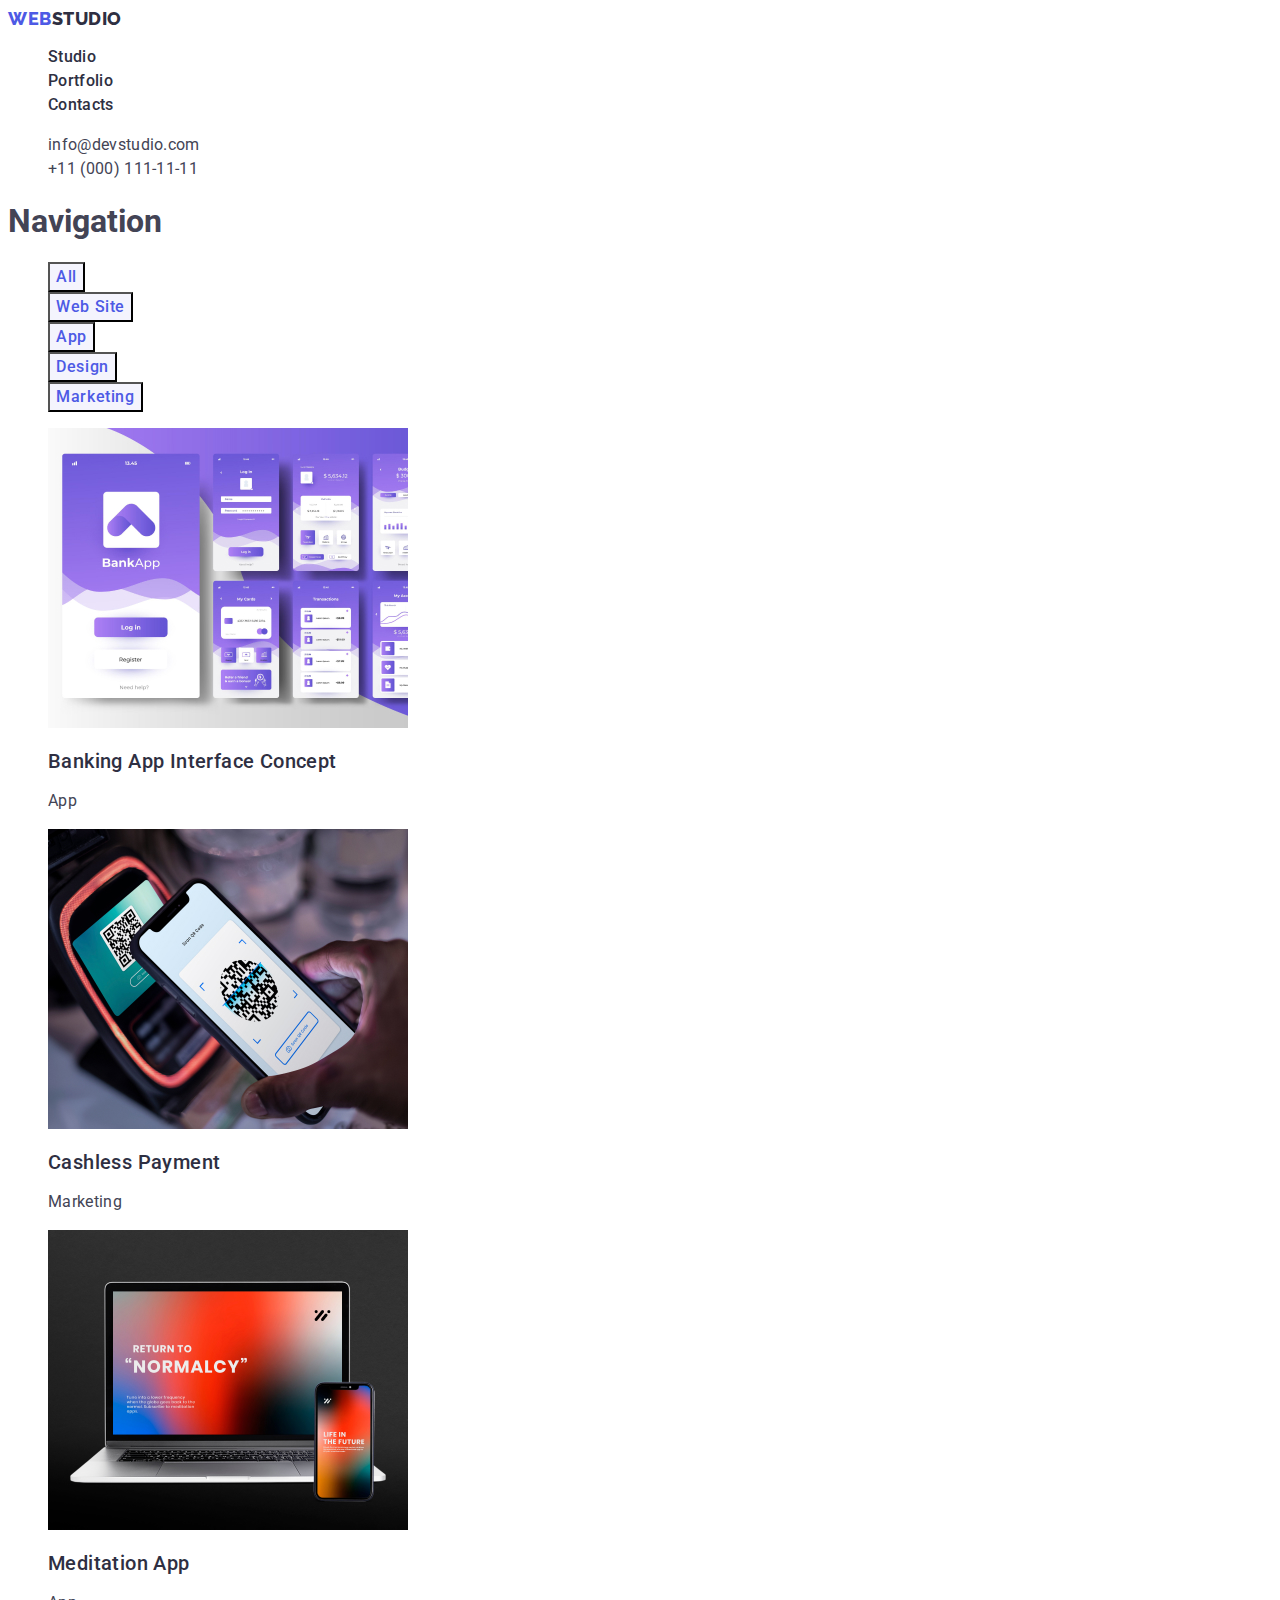
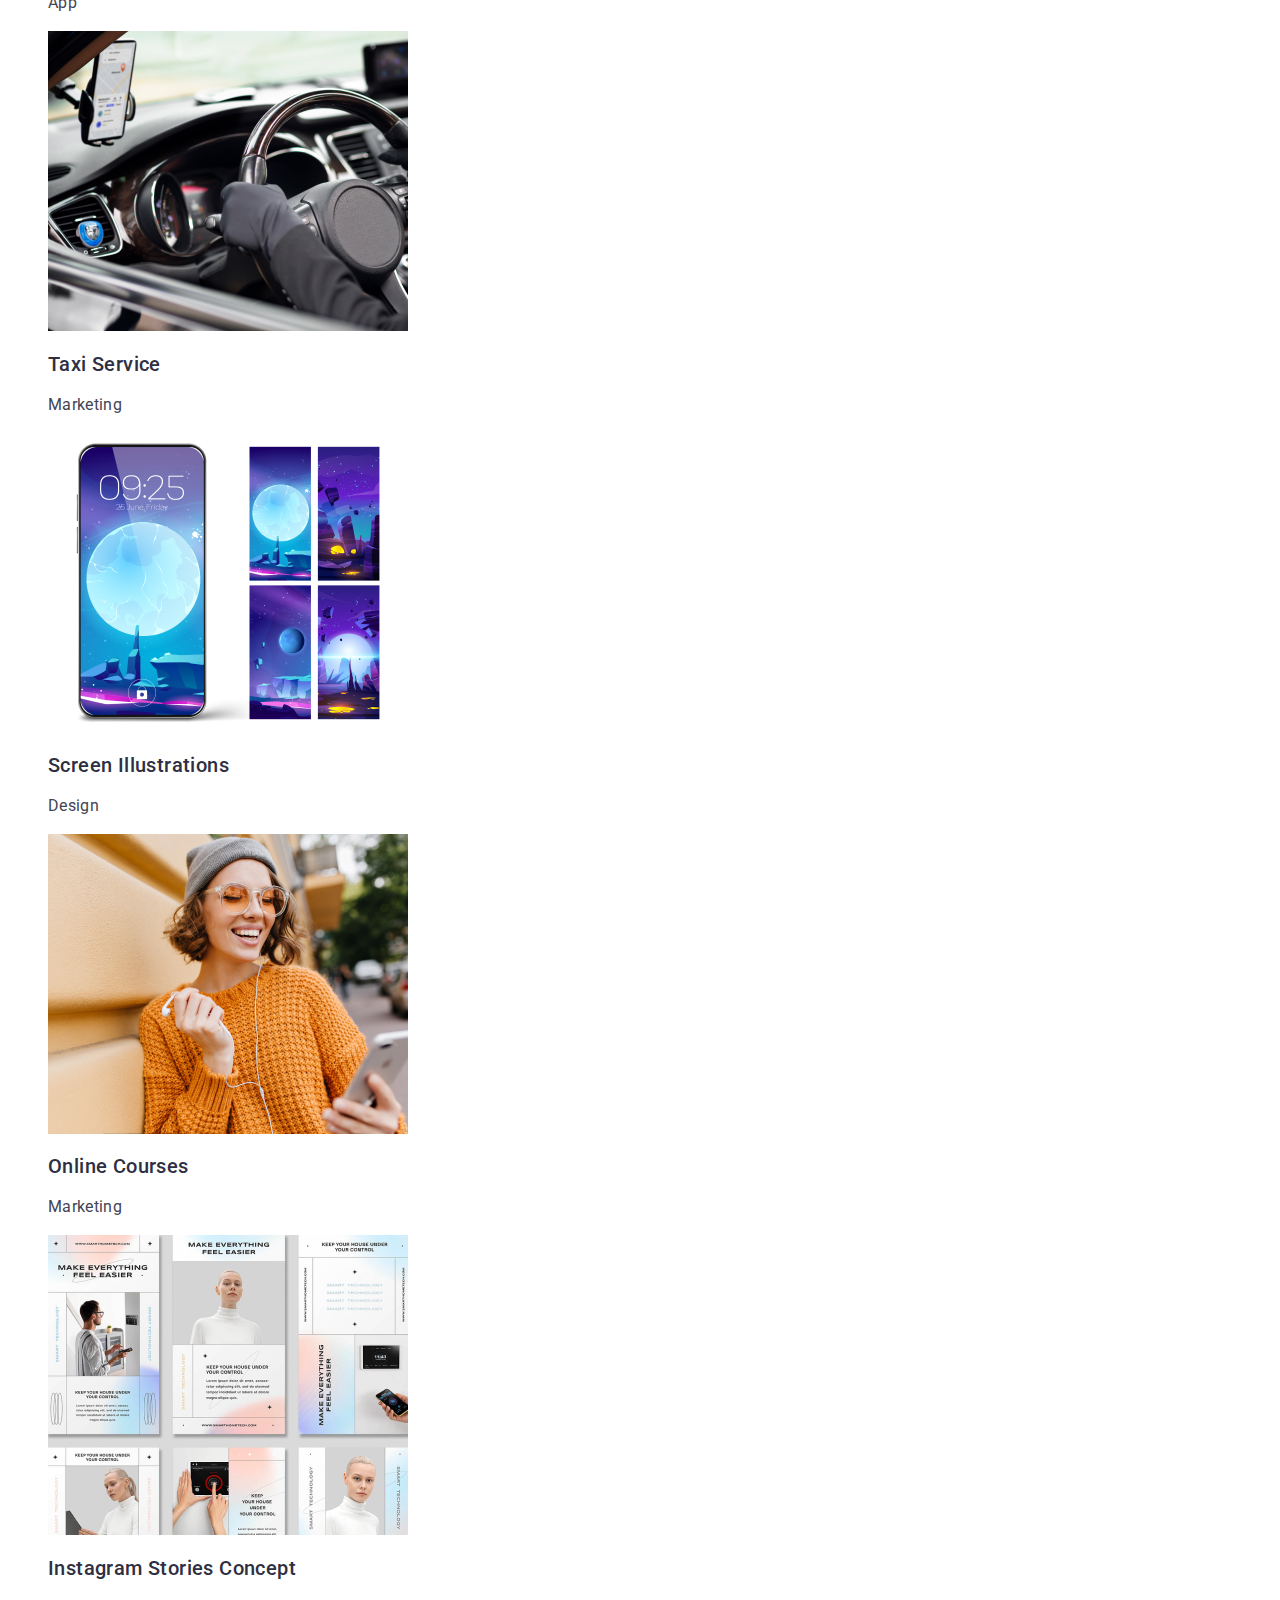
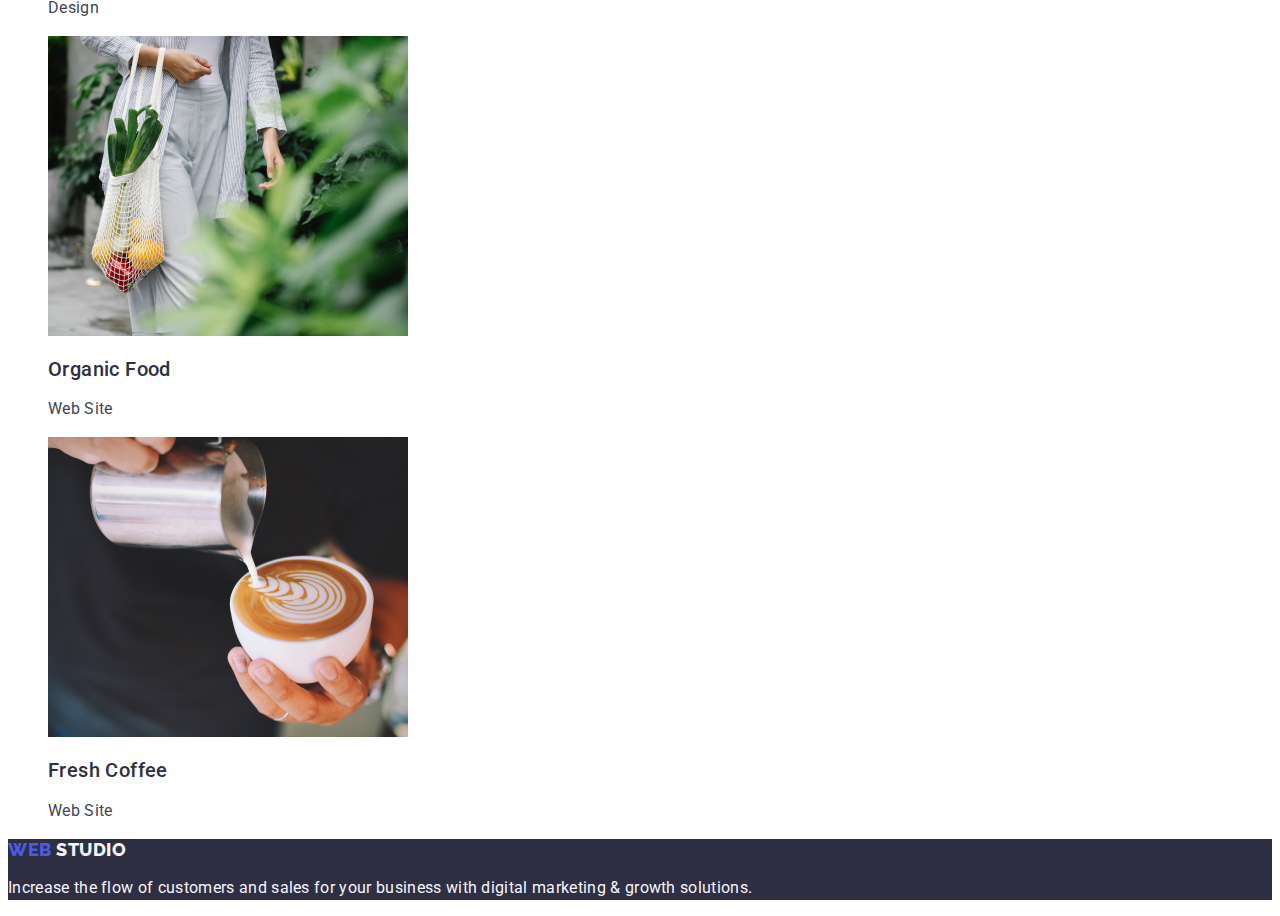
==== portfolio.html @ 0c401a74 "Initial commit" ====
<!DOCTYPE html>
<html lang="en">
<head>
    <meta charset="UTF-8">
    <meta name="viewport" content="width=device-width, initial-scale=1.0">
    <title>Web Studio</title>
    <link rel="stylesheet" href="node_modules/modern-normalize/modern-normalize.css">
    <link rel="preconnect" href="https://fonts.googleapis.com">
    <link rel="preconnect" href="https://fonts.gstatic.com" crossorigin>
    <link href="https://fonts.googleapis.com/css2?family=Raleway:wght@800&family=Roboto:wght@400;500;700;900&display=swap" rel="stylesheet">
    <link rel="stylesheet" href="./css/styles.css">
</head>
<body>
   <header class="header">
         <nav class="header-nav list">
                <a class="header-logo link" href="./index.html"
                >Web<span class="header-span">Studio</span></a>
             
                  <ul class="header-menu-list list">
                    <li class="header-list">
                        <a class="header-list-link link" href="./index.html">Studio</a>
                    </li>
                      <li>
                        <a class="header-list-link link" href="./portfolio.html">Portfolio</a>
                    </li>
                      <li>
                        <a class="header-list-link link" href="">Contacts</a>
                    </li>
                  </ul>
            </nav>
        <address class="header-address">
            <ul class="header-address-menu list">
                <li class="header-address-list" >
                    <a class="contact link" href="mailto:info@devstudio.com">info@devstudio.com</a>
                </li>
                <li class="header-address-list">
                    <a class="contact link" href="tel:+110001111111">+11 (000) 111-11-11</a>
                </li>
            </ul>
        </address>
    </header>

    <!--MAIN-->
    <main>
        <section>
            <h1 class="visually-hidden">Navigation</h1>
            <ul class="navigation- social list">
                <li>
                    <button class="navigation-button" type="button">All</button>
                </li>
                <li>
                    <button class="navigation-button" type="button">Web Site</button>
                </li>
                <li>
                    <button class="navigation-button" type="button">App</button>
                </li>
                <li>
                    <button class="navigation-button" type="button">Design</button>
                </li>
                <li>
                    <button class="navigation-button" type="button">Marketing</button>
                </li>
            </ul>
        

            <ul class="navigation-socials-portfolio list">
                <li class="navigation-list">
                    <a class="link">
                        <img src="./images/portfolioimg1.jpg" alt="Banking App Interface Concept" width="360" />
                        
                            <h2 class="navigation-title">Banking App Interface Concept</h2>
                            <p class="potfolio-text">App</p>
                        
                    </a>
                </li>
                <li class="navigation-list">
                    <a class="link">
                        <img src="./images/portfolioimg2.jpg" alt="Cashless Payment" width="360" />
                        
                            <h2 class="navigation-title">Cashless Payment</h2>
                            <p class="potfolio-text">Marketing</p>
                       
                    </a>
                </li>
                <li class="navigation-list">
                    <a class="link">
                        <img src="./images/portfolioimg3.jpg" alt="Meditation App" width="360" />
                    
                            <h2 class="navigation-title">Meditation App</h2>
                            <p class="potfolio-text">App</p>
                       
                    </a>
                </li>
                <li class="navigation-list">
                    <a class="link">
                        <img src="./images/portfolioimg4.jpg" alt="Taxi Service" width="360" />
                       
                            <h2 class="navigation-title">Taxi Service</h2>
                            <p class="potfolio-text">Marketing</p>
                        
                    </a>
                </li>
                <li class="navigation-list">
                    <a class="link">
                        <img src="./images/portfolioimg5.jpg" alt="Screen Illustrations" width="360" />
                        
                            <h2 class="navigation-title">Screen Illustrations</h2>
                            <p class="potfolio-text">Design</p>
                      
                    </a>
                </li>
                <li class="navigation-list">
                    <a class="link">
                        <img src="./images/portfolioimg6.jpg" alt="Online Courses" width="360" />
                        
                            <h2 class="navigation-title">Online Courses</h2>
                            <p class="potfolio-text">Marketing</p>
                        
                    </a>
                </li>
                <li class="navigation-list">
                    <a class="link">
                        <img src="./images/portfolioimg7.jpg" alt="Instagram Stories Concept" width="360" />
                       
                            <h2 class="navigation-title">Instagram Stories Concept</h2>
                            <p class="potfolio-text">Design</p>
                        
                    </a>
                </li>
                <li class="navigation-list">
                    <a class="link">
                        <img src="./images/portfolioimg8.jpg" alt="Organic Food" width="360" />
                       
                            <h2 class="navigation-title">Organic Food</h2>
                            <p class="potfolio-text">Web Site</p>
                     
                    </a>
                </li>
                <li class="navigation-list">
                    <a class="link">
                        <img src="./images/portfolioimg9.jpg" alt="Fresh Coffee" width="360" />
                       
                            <h2 class="navigation-title">Fresh Coffee</h2>
                            <p class="potfolio-text">Web Site</p>
                       
                    </a>
                </li>
            </ul>
       </section>
    </main>
    
        <!-- Footer-->
<footer class="footer">

        
           <a class="footer-logo link" href="./index.html">Web
            <span class="footer-span">Studio</span></a>
        
        
           <p class="footer-text">Increase the flow of customers and sales for your business with digital marketing & growth solutions.</p>
       
        
</footer>
        
    
    
</body>
</html>
---- css/styles.css ----
body{
    font-family:'Roboto', sans-serif;
    color: var(--SLATE) ;
   background-color: #FFFFFF;
}

:root{
--background-color: #FFF;
--IRIS: #4D5AE5;
--NAVY-BLUE: #2E2F42;
--CLOUD: #F4F4FD;
--SLATE: #434455;

}

a:hover,
a:focus{
    color: #4D5AE5;
}

.li a:hover{
    color: #404BBF;
}

.list{
    list-style: none;
}

.container{

}
.link {
    text-decoration: none
}
.header-list-link:hover {
    color: #404bbf;
}

.header-list-link:focus {
    color: #404bbf;
}


/* HEADER*/

.header {

}

.header-nav {
   
}

.header-logo {
    font-family: "Raleway", sans-serif;
        font-weight: 800;
        font-size: 18px;
        line-height: 1.17;
        letter-spacing: 0.03em;
        text-transform: uppercase;
        color: #4D5AE5;
}
.header-span{
    color: var(--NAVY-BLUE);
       
}

.header-menu-list {
    color: var(--NAVY-BLUE);
   
    font-weight: 500;
     font-size: 16px;
    line-height: 1.5;
    letter-spacing: 0.02em;

}

.header-list {}

.header-list-link {
    color: var(--NAVY-BLUE);
    font-size: 16px; 
    font-weight: 500;
    line-height: 1.5;
    letter-spacing: 0.02em;
    text-decoration: none;
}
.header-list-link:hover
.header-list-link:focus {
    color: #404bbf;
}

.header-address {
    color: var(--SLATE);
    font-size: 16px;
    font-weight: 400;
    line-height: 1.5;
    letter-spacing: 0.02em;
    font-style: normal
}

.header-address-menu {}

.list { list-style: none;}



.contact{
    font-weight: 400px;
    font-size: 16px;
    line-height: 1.5;
    letter-spacing: 0.02em;
    text-decoration: none;
    color: var(--SLATE);
}
.contact:hover,
.contact:focus {
    color: #404bbf;
    cursor: pointer;
}

/*--HERO SECTION--*/
.hero {
    background-color: var(--NAVY-BLUE)
}

.hero-title {

    font-size: 56px;
    line-height: 1.07;
    text-align: center;
    letter-spacing: 0.02em;
    color: #ffffff;
}

.hero-button {
    background-color: var(--IRIS);
    font-family: 'Roboto', sans-serif;
    font-weight: 500;
    font-size: 16px;
     line-height: 1.5;
    letter-spacing: 0.04em;
    color: #ffffff;
    cursor: pointer;
}

.hero-button:hover,
.hero-button:focus{
background-color: #404BBF;

}

/*< !-- Section 2-->*/

.benefits {
    list-style: none;
    }

.visually-hidden {}

.benefits-socials {}

.benefits-list {}

.benefits-title {
    font-weight: 500;
    font-size: 20px;
    line-height: 1.2;
    letter-spacing: 0.02em;
    color: var(--NAVY-BLUE);

}

.benefits-text {
    font-size: 16px;
    line-height: 1.5;
    letter-spacing: 0.02em;
    color: var(--SLATE)
}

/*< !-- Section 3-->*/

.intent {}

.intent-title {
    font-size: 36px;
    line-height: 1.11;
    text-align: center;
    letter-spacing: 0.02em;
    text-transform: capitalize;
    color: var(--NAVY-BLUE);


}

.intent-socials {}

.intent-list {}

/*< !-- Section 4-->*/

.team {
    background-color: #F4F4FD;
}

.team-title {
    font-size: 36px;
    line-height: 1.11;
    text-align: center;
    letter-spacing: 0.02em;
    text-transform: capitalize;
    color: var(--NAVY-BLUE)
}

.team-social {}

.list {}

.team-list {
    background-color: #FFFFFF;

}

.team-title-card {
    font-weight: 500;
    font-size: 20px;
    line-height: 1.2;
    letter-spacing: 0.02em;
    color: var(--NAVY-BLUE);
}

.team-text {
    font-size: 16px;
    line-height: 1.5;
    letter-spacing: 0.02em;
    color: var(--SLATE)
}

/*< !-- Footer-->*/

.footer {
    background-color: var(--NAVY-BLUE) ;

}

.footer-logo {
    font-family: "Raleway", sans-serif;
    font-weight: 800;
    font-size: 18px;
    line-height: 1.17;
    letter-spacing: 0.03em;
    text-transform: uppercase;
    color: var(--IRIS);
    text-decoration: none;
}

.header-studio-logo {}

.footer-text {
    line-height: 1.5;
    color: var(--CLOUD) ;
    letter-spacing: 0.02em;
}

/* PORTFOLIO*/

.visually-hidden {}

.navigation- {}

.social {}

.list {}

.navigation-button {
    font-family: "Roboto",sans-serif;
    font-weight: 500;
    font-size: 16px;
    line-height: 1.5;
    letter-spacing: 0.04em;
    color: var(--IRIS);
    background-color: var(--CLOUD);
    cursor: pointer;
}

.navigation-button:hover,
.navigation-button:focus{
    background-color: #404BBF;
    color: var(--background-color);
    
}

.navigation-socials-portfolio {}

.navigation-list {}

.link {}

.navigation-title {
    font-weight: 500;
    font-size: 20px;
    line-height: 1.2;
letter-spacing: 0.02em;
color: var(--NAVY-BLUE);
}

.potfolio-text{
line-height: 1.5;
letter-spacing: 0.02em;
color: var(--SLATE);
}

.footer-span{
    color: var(--CLOUD);
}
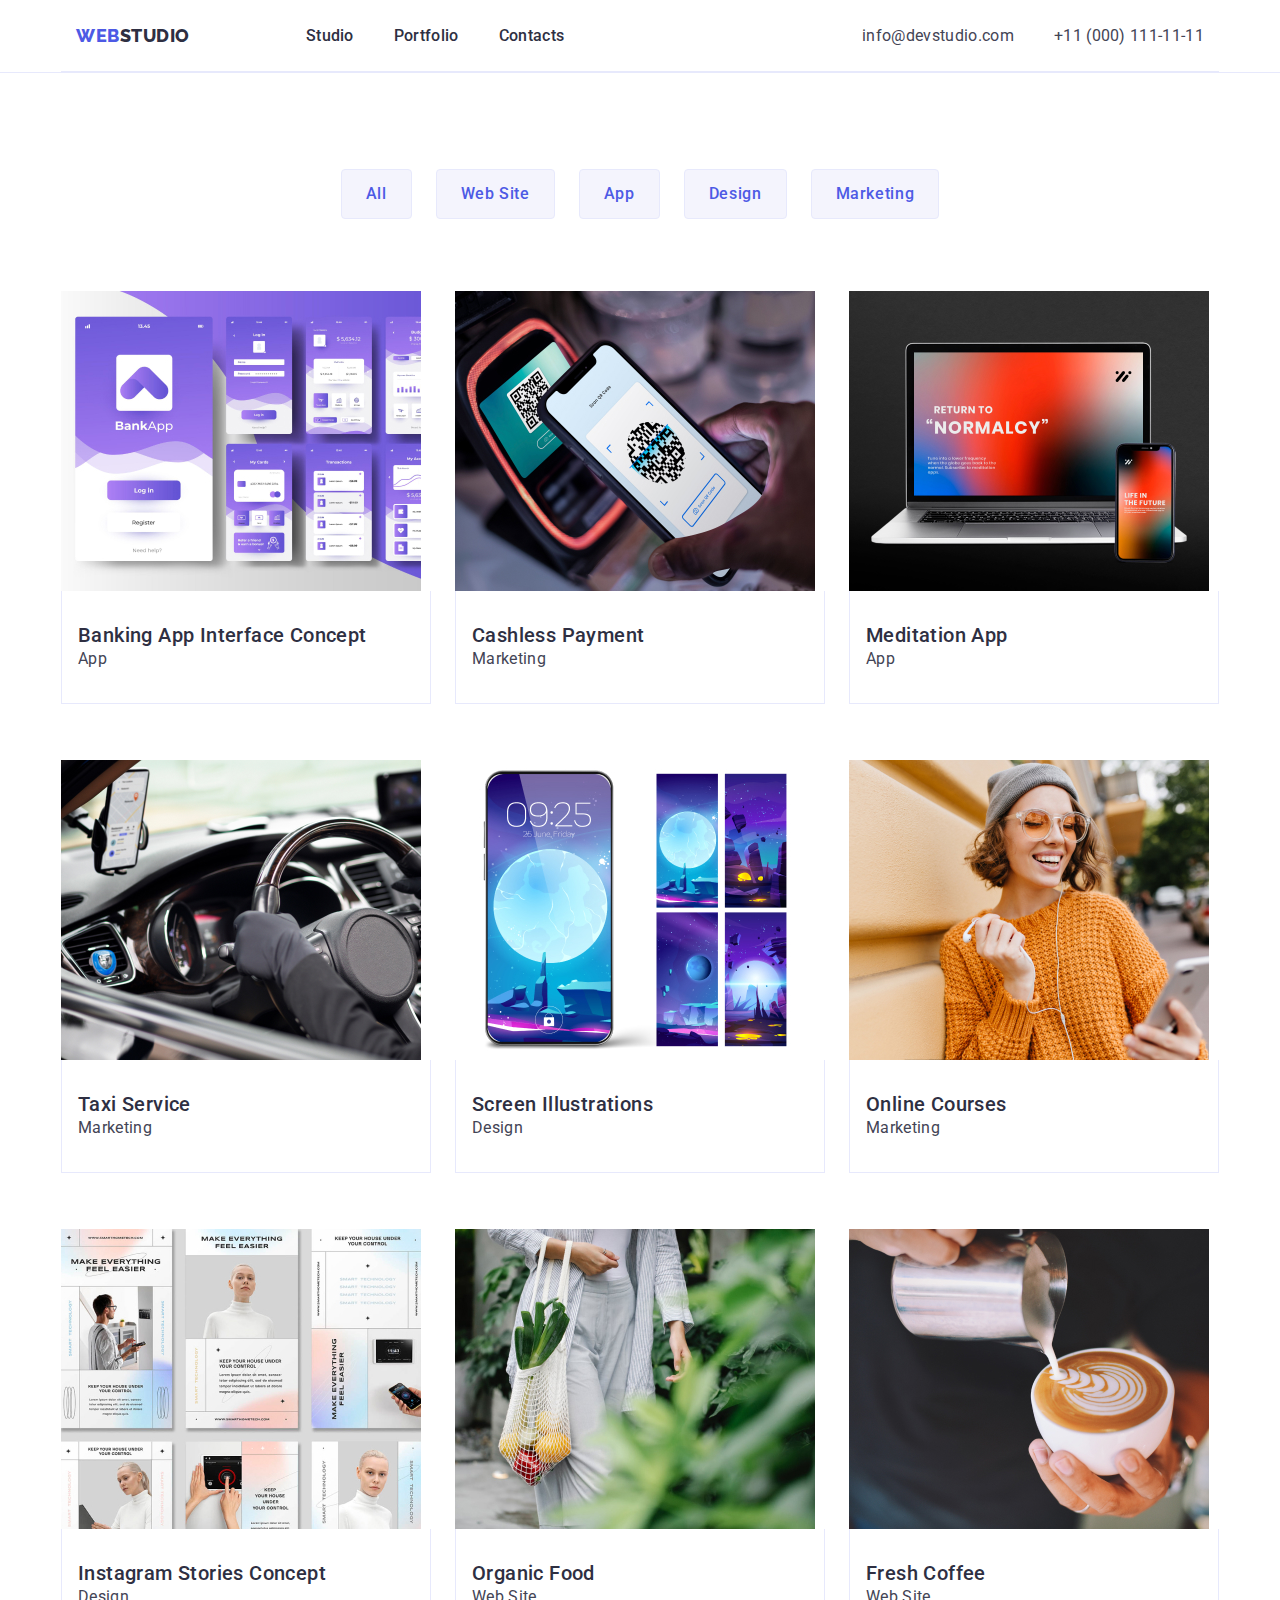
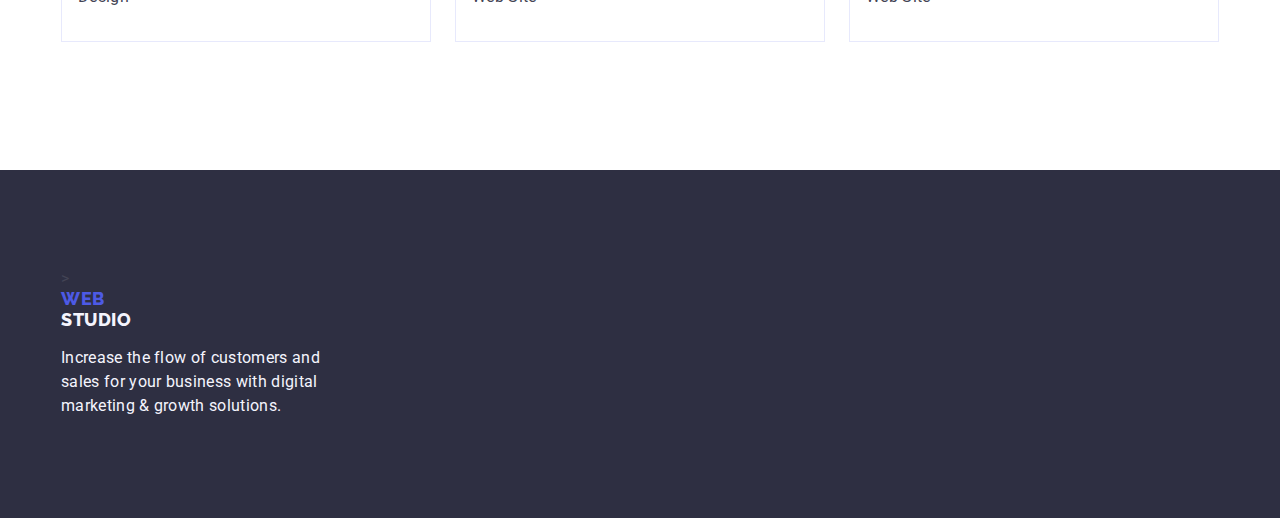
==== commit 9c38b1d2: "portfolio" ====
--- a/portfolio.html
+++ b/portfolio.html
@@ -4,29 +4,40 @@
     <meta charset="UTF-8">
     <meta name="viewport" content="width=device-width, initial-scale=1.0">
     <title>Web Studio</title>
-    <link rel="stylesheet" href="node_modules/modern-normalize/modern-normalize.css">
+       <!-- Fonts -->
     <link rel="preconnect" href="https://fonts.googleapis.com">
     <link rel="preconnect" href="https://fonts.gstatic.com" crossorigin>
     <link href="https://fonts.googleapis.com/css2?family=Raleway:wght@800&family=Roboto:wght@400;500;700;900&display=swap" rel="stylesheet">
+    
+    <!-- Normalize -->
+    <link
+      rel="stylesheet"
+      href="https://cdn.jsdelivr.net/npm/modern-normalize@2.0.0/modern-normalize.min.css"
+    />
+    <!-- Custom styles -->
     <link rel="stylesheet" href="./css/styles.css">
+    
 </head>
 <body>
-   <header class="header">
+    <!--HEADER-->
+<header class="header">
+      <div class="header-container container">
          <nav class="header-nav list">
                 <a class="header-logo link" href="./index.html"
                 >Web<span class="header-span">Studio</span></a>
-             
+           
                   <ul class="header-menu-list list">
                     <li class="header-list">
                         <a class="header-list-link link" href="./index.html">Studio</a>
                     </li>
-                      <li>
+                      <li class="header-list">
                         <a class="header-list-link link" href="./portfolio.html">Portfolio</a>
                     </li>
-                      <li>
+                    <li class="header-list">
                         <a class="header-list-link link" href="">Contacts</a>
                     </li>
                   </ul>
+                
             </nav>
         <address class="header-address">
             <ul class="header-address-menu list">
@@ -38,27 +49,29 @@
                 </li>
             </ul>
         </address>
+        </div>
     </header>
-
+<main>
     <!--MAIN-->
     <main>
-        <section>
+        <section class="portfolio-section">
+            <div class="container">
             <h1 class="visually-hidden">Navigation</h1>
-            <ul class="navigation- social list">
+            <ul class="portfolio-button-list list">
                 <li>
-                    <button class="navigation-button" type="button">All</button>
+                    <button class="navigation-button link" type="button">All</button>
                 </li>
                 <li>
-                    <button class="navigation-button" type="button">Web Site</button>
+                    <button class="navigation-button link" type="button">Web Site</button>
                 </li>
                 <li>
-                    <button class="navigation-button" type="button">App</button>
+                    <button class="navigation-button link" type="button">App</button>
                 </li>
                 <li>
-                    <button class="navigation-button" type="button">Design</button>
+                    <button class="navigation-button link" type="button">Design</button>
                 </li>
                 <li>
-                    <button class="navigation-button" type="button">Marketing</button>
+                    <button class="navigation-button link" type="button">Marketing</button>
                 </li>
             </ul>
         
@@ -67,100 +80,100 @@
                 <li class="navigation-list">
                     <a class="link">
                         <img src="./images/portfolioimg1.jpg" alt="Banking App Interface Concept" width="360" />
-                        
+                        <div class="portfolio-list-item">
                             <h2 class="navigation-title">Banking App Interface Concept</h2>
                             <p class="potfolio-text">App</p>
-                        
+                        </div>
                     </a>
                 </li>
                 <li class="navigation-list">
                     <a class="link">
                         <img src="./images/portfolioimg2.jpg" alt="Cashless Payment" width="360" />
-                        
+                    <div class="portfolio-list-item">    
                             <h2 class="navigation-title">Cashless Payment</h2>
                             <p class="potfolio-text">Marketing</p>
-                       
+                    </div>   
                     </a>
                 </li>
                 <li class="navigation-list">
                     <a class="link">
                         <img src="./images/portfolioimg3.jpg" alt="Meditation App" width="360" />
-                    
+                    <div class="portfolio-list-item">
                             <h2 class="navigation-title">Meditation App</h2>
                             <p class="potfolio-text">App</p>
-                       
+                    </div>   
                     </a>
                 </li>
                 <li class="navigation-list">
                     <a class="link">
                         <img src="./images/portfolioimg4.jpg" alt="Taxi Service" width="360" />
-                       
+                    <div class="portfolio-list-item">   
                             <h2 class="navigation-title">Taxi Service</h2>
                             <p class="potfolio-text">Marketing</p>
-                        
+                    </div>    
                     </a>
                 </li>
                 <li class="navigation-list">
                     <a class="link">
                         <img src="./images/portfolioimg5.jpg" alt="Screen Illustrations" width="360" />
-                        
+                    <div class="portfolio-list-item">    
                             <h2 class="navigation-title">Screen Illustrations</h2>
                             <p class="potfolio-text">Design</p>
-                      
+                    </div>  
                     </a>
                 </li>
                 <li class="navigation-list">
                     <a class="link">
                         <img src="./images/portfolioimg6.jpg" alt="Online Courses" width="360" />
-                        
+                    <div class="portfolio-list-item">  
                             <h2 class="navigation-title">Online Courses</h2>
                             <p class="potfolio-text">Marketing</p>
-                        
+                    </div>      
                     </a>
                 </li>
                 <li class="navigation-list">
                     <a class="link">
                         <img src="./images/portfolioimg7.jpg" alt="Instagram Stories Concept" width="360" />
-                       
+                    <div class="portfolio-list-item">  
                             <h2 class="navigation-title">Instagram Stories Concept</h2>
                             <p class="potfolio-text">Design</p>
-                        
+                    </div>    
                     </a>
                 </li>
                 <li class="navigation-list">
                     <a class="link">
                         <img src="./images/portfolioimg8.jpg" alt="Organic Food" width="360" />
-                       
+                    <div class="portfolio-list-item">   
                             <h2 class="navigation-title">Organic Food</h2>
                             <p class="potfolio-text">Web Site</p>
-                     
+                    </div> 
                     </a>
                 </li>
                 <li class="navigation-list">
                     <a class="link">
                         <img src="./images/portfolioimg9.jpg" alt="Fresh Coffee" width="360" />
-                       
+                    <div class="portfolio-list-item">  
                             <h2 class="navigation-title">Fresh Coffee</h2>
                             <p class="potfolio-text">Web Site</p>
-                       
+                    </div>    
                     </a>
                 </li>
             </ul>
+        </div>
        </section>
     </main>
     
         <!-- Footer-->
 <footer class="footer">
-
-        
+        <div class="footer-text-container container">>
            <a class="footer-logo link" href="./index.html">Web
             <span class="footer-span">Studio</span></a>
         
-        
            <p class="footer-text">Increase the flow of customers and sales for your business with digital marketing & growth solutions.</p>
-       
-        
+        </div>
+     
 </footer>
+
         
     
     
--- a/css/styles.css
+++ b/css/styles.css
@@ -3,6 +3,8 @@
     color: var(--SLATE) ;
    background-color: #FFFFFF;
 }
+
+
 
 :root{
 --background-color: #FFF;
@@ -27,10 +29,14 @@
 }
 
 .container{
-
+width: 1158px;
+
+    margin-left: auto;
+    margin-right: auto;
+  
 }
 .link {
-    text-decoration: none
+    text-decoration: none;
 }
 .header-list-link:hover {
     color: #404bbf;
@@ -39,16 +45,86 @@
 .header-list-link:focus {
     color: #404bbf;
 }
-
+/* HW3 */
+
+.section {
+    padding-top: 94px;
+    padding-bottom: 94px;
+}
+
+ul,
+ol {
+    list-style: none;
+    margin: 0;
+    padding: 0;
+}
+
+h1,
+h2,
+h3,
+h4,
+h5,
+h6,
+p {
+    margin: 0;
+}
+
+a {
+    text-decoration: none;
+    color: currentColor;
+}
+
+img {
+    display: block;
+    max-width: 100%;
+    height: auto;
+}
+/* Reset end */
+
+.visually-hidden {
+    position: absolute;
+    white-space: nowrap;
+    width: 1px;
+    height: 1px;
+    overflow: hidden;
+    border: 0;
+    padding: 0;
+    clip: rect(0 0 0 0);
+    clip-path: inset(50%);
+    margin: -1px;
+}
+
+*::before,
+*::after {
+    box-sizing: border-box;
+}
 
 /* HEADER*/
 
 .header {
-
+border-bottom: 1px solid #e7e9fc;
+
+}
+.header-container {
+border-bottom: 1px solid var(--CORNFLOWER, #E7E9FC);
+    height: 72px;
+    justify-content: center;
+    align-items: center;
+    flex-shrink: 0;
+    margin: 0 auto;
+    padding-left: 15px;
+    padding-right: 15px;
+    display: flex;
+    justify-content: space-between;
 }
 
 .header-nav {
-   
+display: flex;
+justify-content: space-between;
+align-items: center;
+gap: 40px;
+box-sizing: border-box;
+
 }
 
 .header-logo {
@@ -59,6 +135,9 @@
         letter-spacing: 0.03em;
         text-transform: uppercase;
         color: #4D5AE5;
+padding: 24px 0;
+margin-right: 76px;
+
 }
 .header-span{
     color: var(--NAVY-BLUE);
@@ -67,15 +146,19 @@
 
 .header-menu-list {
     color: var(--NAVY-BLUE);
-   
     font-weight: 500;
      font-size: 16px;
     line-height: 1.5;
     letter-spacing: 0.02em;
-
-}
-
-.header-list {}
+display: flex;
+gap: 40px;
+
+}
+
+.header-list {
+padding-top: 24px;
+padding-bottom: 24px;
+}
 
 .header-list-link {
     color: var(--NAVY-BLUE);
@@ -84,6 +167,9 @@
     line-height: 1.5;
     letter-spacing: 0.02em;
     text-decoration: none;
+    display: flex;
+padding-top: 24px;
+padding-bottom: 24px;
 }
 .header-list-link:hover
 .header-list-link:focus {
@@ -96,22 +182,38 @@
     font-weight: 400;
     line-height: 1.5;
     letter-spacing: 0.02em;
-    font-style: normal
-}
-
-.header-address-menu {}
-
-.list { list-style: none;}
+    font-style: normal;
+    display: flex;
+   
+}
+
+.header-address-menu {
+display: flex;
+gap: 40px;
+}
+
+.header-address-list{
+display: inline-flex;
+}
+
+.list {
+     list-style: none;
+     margin: 0;
+     padding: 0;
+}
 
 
 
 .contact{
-    font-weight: 400px;
+    font-weight: 400;
     font-size: 16px;
     line-height: 1.5;
     letter-spacing: 0.02em;
     text-decoration: none;
     color: var(--SLATE);
+    padding: 24px 0;
+    display: block;
+   
 }
 .contact:hover,
 .contact:focus {
@@ -121,16 +223,22 @@
 
 /*--HERO SECTION--*/
 .hero {
-    background-color: var(--NAVY-BLUE)
+    background-color: var(--NAVY-BLUE);
+    padding-top: 188px;
+    padding-bottom: 188px;
+    display: flex;
 }
 
 .hero-title {
-
     font-size: 56px;
     line-height: 1.07;
     text-align: center;
     letter-spacing: 0.02em;
     color: #ffffff;
+    font-weight: 700;
+    max-width: 496px;
+margin: 0 auto;
+padding-bottom: 48px;
 }
 
 .hero-button {
@@ -142,32 +250,63 @@
     letter-spacing: 0.04em;
     color: #ffffff;
     cursor: pointer;
+
+    display: block;
+    margin: 0 auto;
+    min-width: 169px;
+    height: 56px;
+    border: none;
+    border-radius: 4px;
 }
 
 .hero-button:hover,
 .hero-button:focus{
 background-color: #404BBF;
-
-}
+}
+
+.hero-main-container{
+display: block;
+padding-top: 188px;
+margin: 0 auto;
+
+}
+
 
 /*< !-- Section 2-->*/
 
 .benefits {
-    list-style: none;
+    padding: 120px 0;
+padding-bottom: 120px;
+    
     }
 
-.visually-hidden {}
-
-.benefits-socials {}
-
-.benefits-list {}
-
+
+.benefits-socials {
+  justify-content: center;
+    margin: 0 auto;
+    display: flex;
+    gap: 24px;
+
+}
+
+.benefits-list {
+
+width: calc((100% - 72px) / 4);
+}
+.benefits-container{
+   
+    padding-top: 120px;
+    padding-bottom: 120px;
+    font-weight: 264;
+ 
+}
 .benefits-title {
     font-weight: 500;
     font-size: 20px;
     line-height: 1.2;
     letter-spacing: 0.02em;
     color: var(--NAVY-BLUE);
+    margin-bottom: 8px;
 
 }
 
@@ -175,13 +314,21 @@
     font-size: 16px;
     line-height: 1.5;
     letter-spacing: 0.02em;
-    color: var(--SLATE)
+    width: 264px;
+    color: var(--SLATE);
 }
 
 /*< !-- Section 3-->*/
 
-.intent {}
-
+.intent {
+    padding-bottom: 120px;
+   
+}
+
+.intent-container{
+display: flex;
+    flex-direction: column;
+}
 .intent-title {
     font-size: 36px;
     line-height: 1.11;
@@ -189,61 +336,90 @@
     letter-spacing: 0.02em;
     text-transform: capitalize;
     color: var(--NAVY-BLUE);
-
-
-}
-
-.intent-socials {}
-
-.intent-list {}
+    margin-bottom: 72px;
+}
+
+.intent-socials {
+    display: flex;
+    gap: 24px;
+}
+
+.intent-list {
+    width: calc((100% - 48px) / 3);
+}
 
 /*< !-- Section 4-->*/
-
 .team {
-    background-color: #F4F4FD;
+    padding: 120px 0;
+background-color: #F4F4FD;
+padding: 120px 0;
+display: flex;
+gap: 24px;
+}
+
+.team-container {
+    background-color: var(--CLOUD);
 }
 
 .team-title {
     font-size: 36px;
     line-height: 1.11;
+    letter-spacing: 0.02em;
+    color: var(--NAVY-BLUE);
+    margin-bottom: 72px;
     text-align: center;
-    letter-spacing: 0.02em;
     text-transform: capitalize;
-    color: var(--NAVY-BLUE)
-}
-
-.team-social {}
-
-.list {}
+}
+.team-social{
+display: flex;
+gap: 24px;
+}
 
 .team-list {
-    background-color: #FFFFFF;
-
-}
-
-.team-title-card {
-    font-weight: 500;
-    font-size: 20px;
-    line-height: 1.2;
-    letter-spacing: 0.02em;
-    color: var(--NAVY-BLUE);
+    background-color: #FFF;
+  
+    gap: 24px;
+    list-style: none;
+    width: calc((100% - 72px) / 4);
+    border-radius: 0px 0px 4px 4px;
+}
+.team-card-container{
+
+}
+
+.team-name-container{
+    padding-top: 32px;
+    padding-bottom: 32px;
+}
+
+
+.team-title-name{
+text-align: center;
+margin-bottom: 8px;
+
 }
 
 .team-text {
     font-size: 16px;
     line-height: 1.5;
     letter-spacing: 0.02em;
-    color: var(--SLATE)
-}
-
+    color: var(--SLATE);
+    text-align: center;
+}
 /*< !-- Footer-->*/
 
 .footer {
-    background-color: var(--NAVY-BLUE) ;
-
-}
-
+background-color: var(--NAVY-BLUE) ;
+padding: 100px 0;
+}
+.footer-text-container{
+display: flex;
+flex-direction: column;
+}
 .footer-logo {
+    display: inline-block;
+    width: 115px;
+    margin-bottom: 16px;
     font-family: "Raleway", sans-serif;
     font-weight: 800;
     font-size: 18px;
@@ -254,19 +430,28 @@
     text-decoration: none;
 }
 
-.header-studio-logo {}
-
 .footer-text {
     line-height: 1.5;
     color: var(--CLOUD) ;
     letter-spacing: 0.02em;
-}
-
+    max-width: 264px;
+}
+.footer-span {
+    color: var(--CLOUD);
+}
 /* PORTFOLIO*/
 
-.visually-hidden {}
-
-.navigation- {}
+.portfolio-section{
+    padding-top: 96px;
+    padding-bottom: 120px;
+}
+
+.portfolio-button-list{
+    display: flex;
+    gap: 24px;
+    margin-bottom: 72px;
+    justify-content: center;
+}
 
 .social {}
 
@@ -281,18 +466,41 @@
     color: var(--IRIS);
     background-color: var(--CLOUD);
     cursor: pointer;
+    display: block;
+    margin: 0 auto;
+    padding: 12px 24px;
+    border: 1px solid #e7e9fc;
+    border-radius: 4px;
 }
 
 .navigation-button:hover,
 .navigation-button:focus{
     background-color: #404BBF;
     color: var(--background-color);
-    
-}
-
-.navigation-socials-portfolio {}
-
-.navigation-list {}
+    border: 1px solid transparent;
+    text-align: center;
+    text-shadow: 0px 4px 4px rgba(0, 0, 0, 0.25);
+}
+
+.navigation-socials-portfolio {
+    display: flex;
+    flex-wrap: wrap;
+    column-gap: 24px;
+    row-gap: 48px;
+
+}
+
+.navigation-list {
+    width: calc((100% - 48px) / 3);
+}
+
+.portfolio-list-item{
+padding: 32px 16px;
+border: 1px solid #e7e9fc;
+border-top: none;
+margin-bottom: 8px;
+
+}
 
 .link {}
 
@@ -307,9 +515,8 @@
 .potfolio-text{
 line-height: 1.5;
 letter-spacing: 0.02em;
+font-size: 16px;
+font-weight: 400;
 color: var(--SLATE);
 }
 
-.footer-span{
-    color: var(--CLOUD);
-}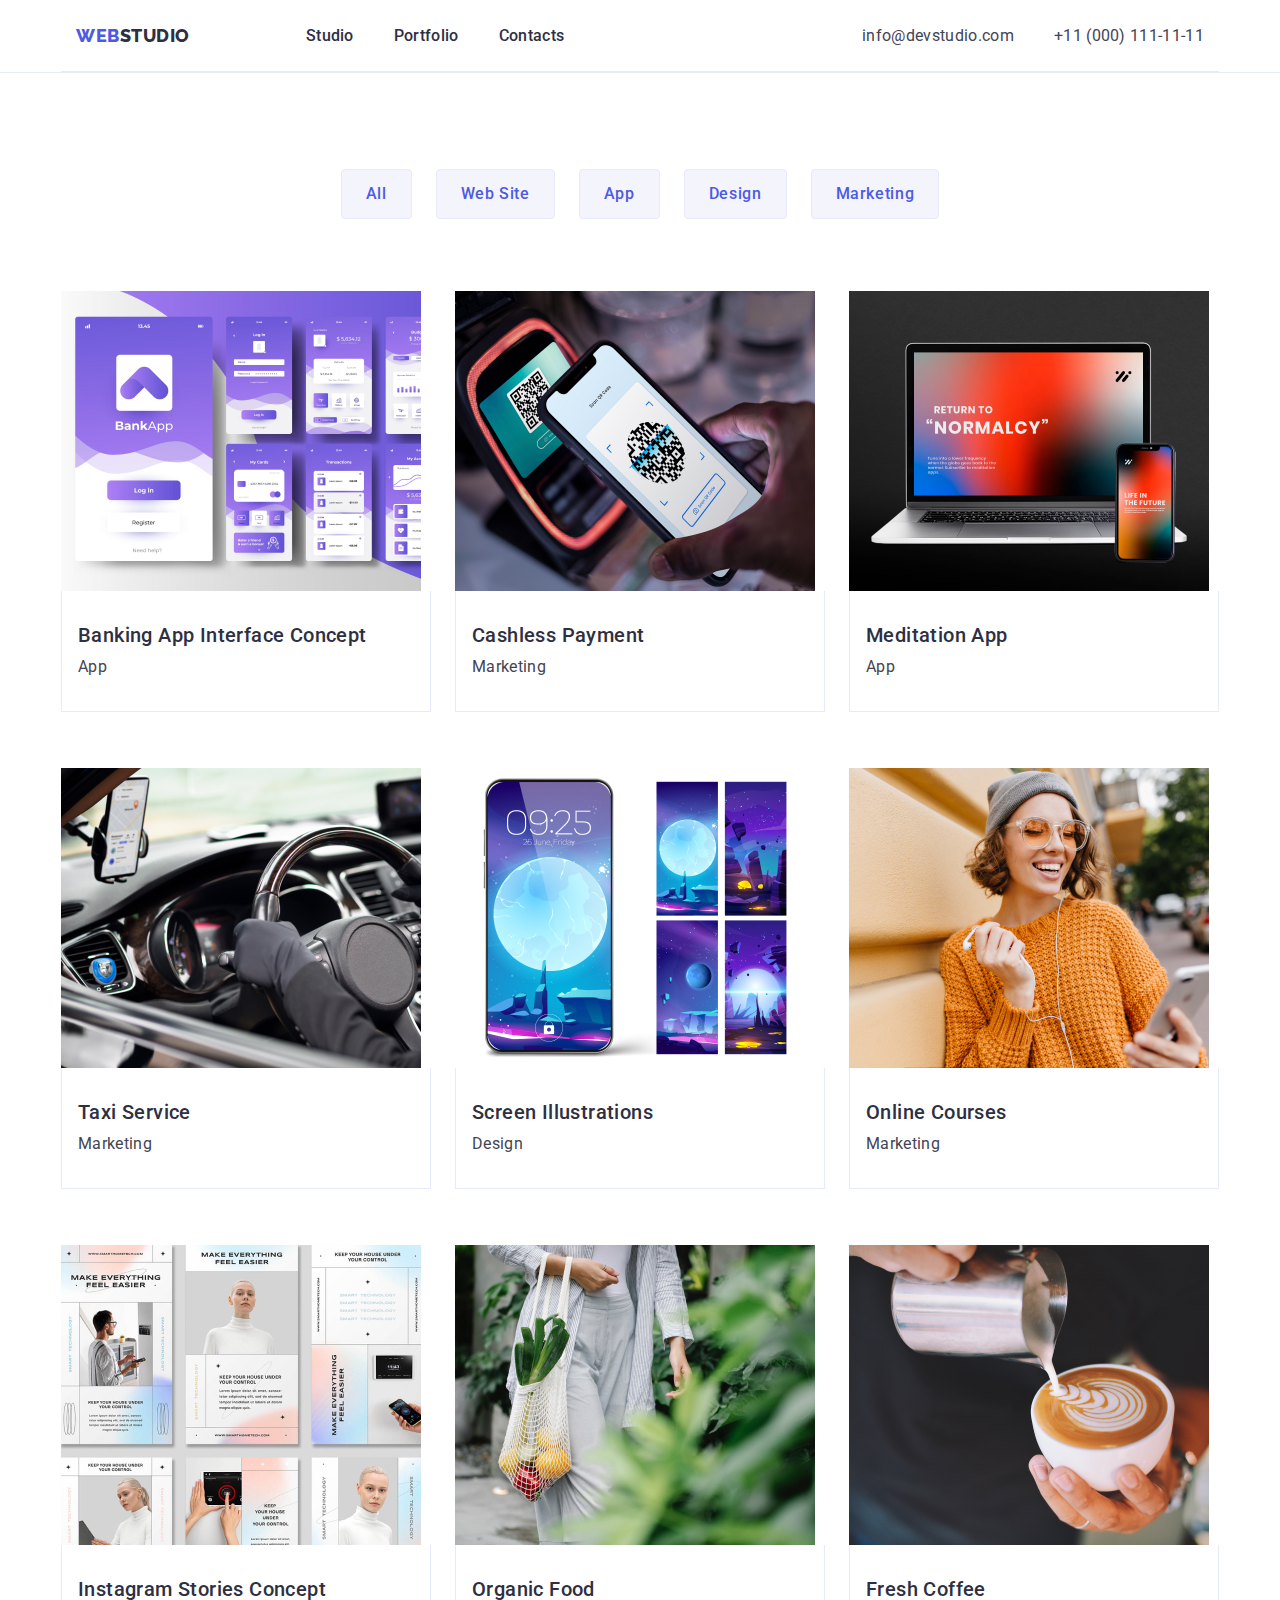
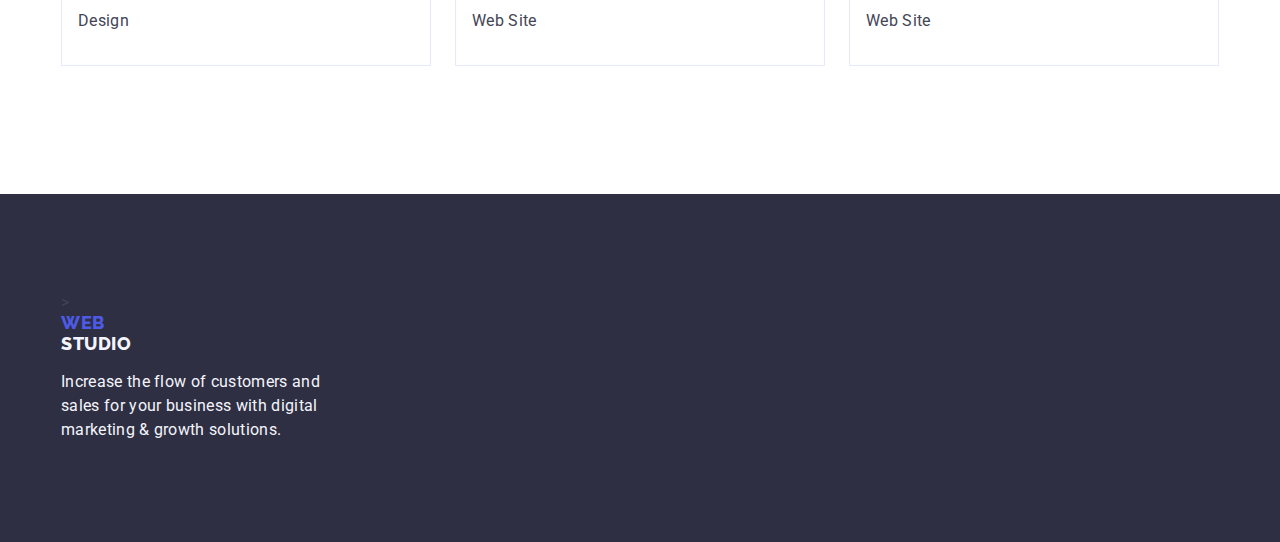
==== commit 0f7608b3: "2" ====
--- a/portfolio.html
+++ b/portfolio.html
@@ -51,9 +51,9 @@
         </address>
         </div>
     </header>
-<main>
+
     <!--MAIN-->
-    <main>
+ <main>
         <section class="portfolio-section">
             <div class="container">
             <h1 class="visually-hidden">Navigation</h1>
@@ -161,7 +161,7 @@
             </ul>
         </div>
        </section>
-    </main>
+</main>
     
         <!-- Footer-->
 <footer class="footer">
--- a/css/styles.css
+++ b/css/styles.css
@@ -83,15 +83,15 @@
 
 .visually-hidden {
     position: absolute;
-    white-space: nowrap;
     width: 1px;
     height: 1px;
-    overflow: hidden;
+    margin: -1px;
     border: 0;
     padding: 0;
+    white-space: nowrap;
+    clip-path: inset(100%);
     clip: rect(0 0 0 0);
-    clip-path: inset(50%);
-    margin: -1px;
+    overflow: hidden;
 }
 
 *::before,
@@ -418,23 +418,26 @@
 }
 .footer-logo {
     display: inline-block;
-    width: 115px;
-    margin-bottom: 16px;
-    font-family: "Raleway", sans-serif;
-    font-weight: 800;
-    font-size: 18px;
-    line-height: 1.17;
-    letter-spacing: 0.03em;
-    text-transform: uppercase;
+        width: 115px;
+        margin-bottom: 16px;
+        font-family: "Raleway", sans-serif;
+        font-size: 18px;
+        font-weight: 800;
+        line-height: 1.17;
+        letter-spacing: 0.03em;
+        text-transform: uppercase;
+        
     color: var(--IRIS);
     text-decoration: none;
+ 
+     
 }
 
 .footer-text {
     line-height: 1.5;
     color: var(--CLOUD) ;
     letter-spacing: 0.02em;
-    max-width: 264px;
+    width: 264px;
 }
 .footer-span {
     color: var(--CLOUD);
@@ -510,6 +513,7 @@
     line-height: 1.2;
 letter-spacing: 0.02em;
 color: var(--NAVY-BLUE);
+margin-bottom: 8px;
 }
 
 .potfolio-text{
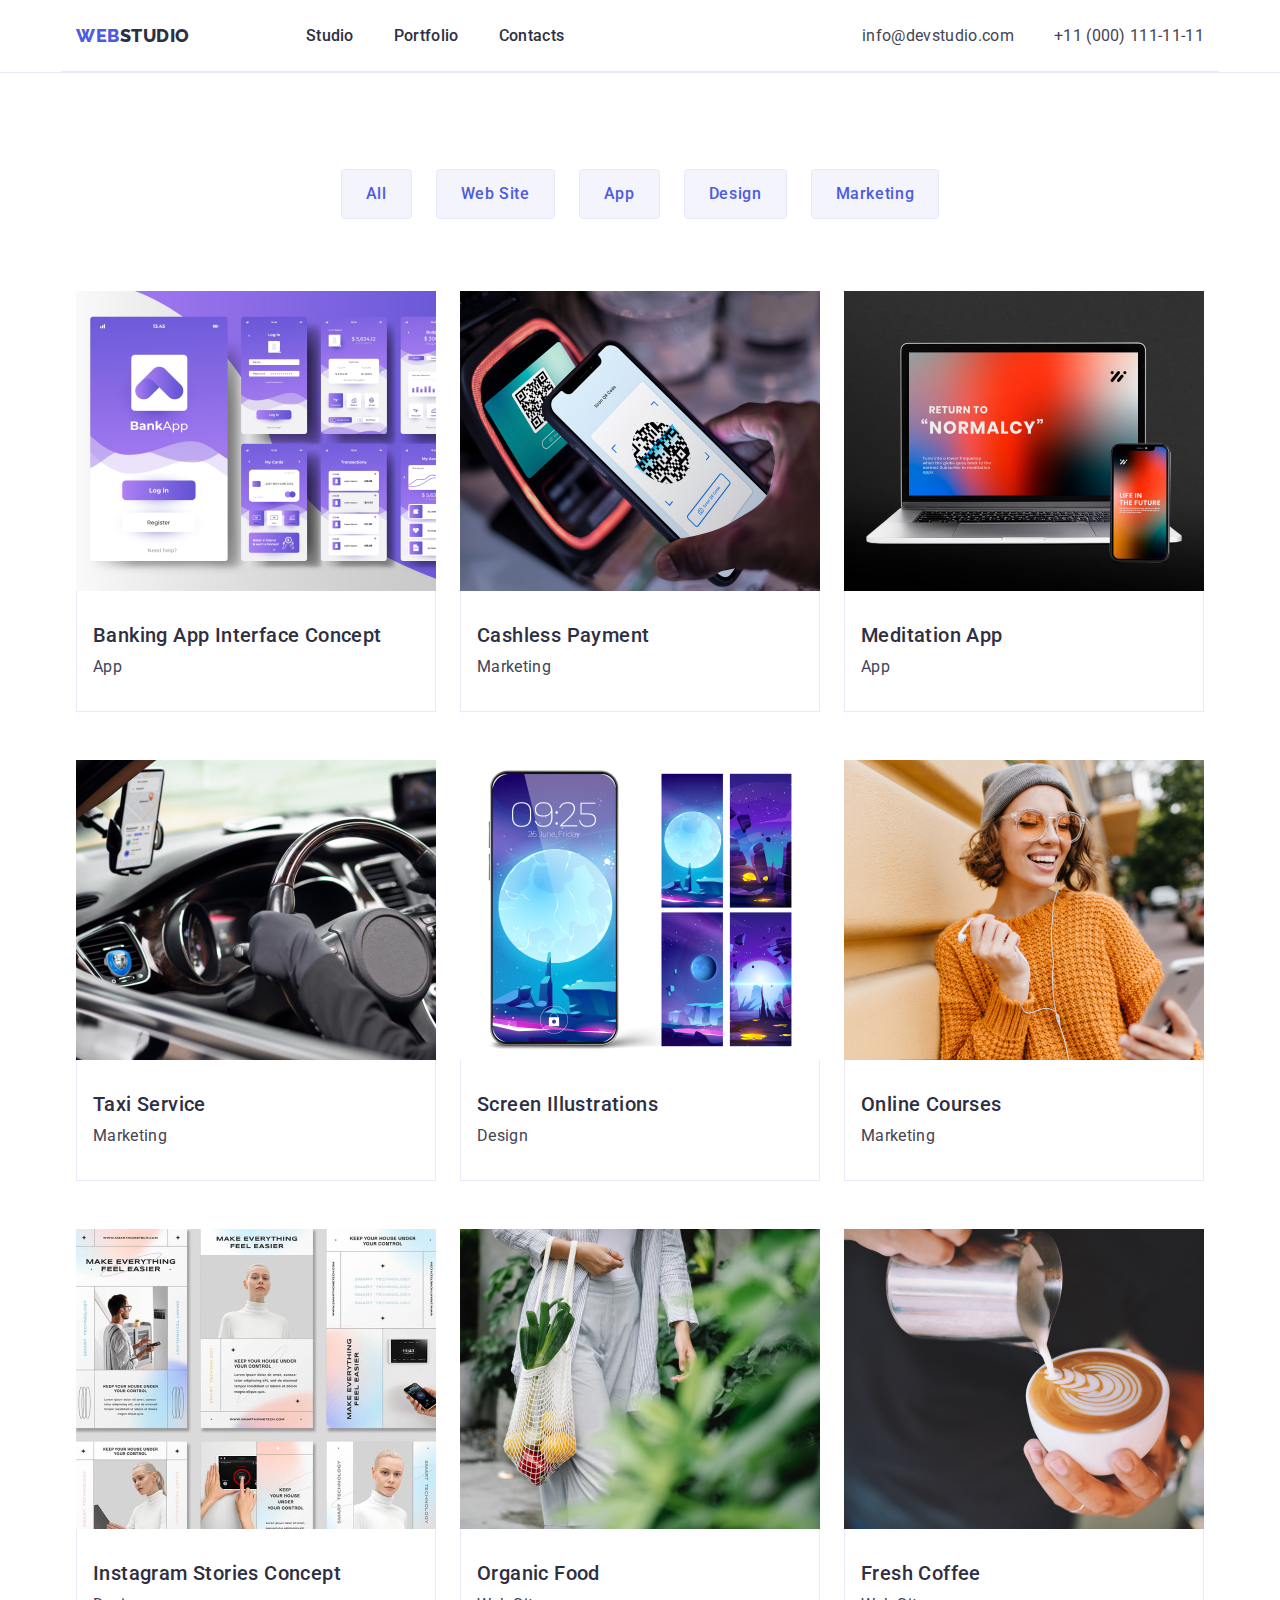
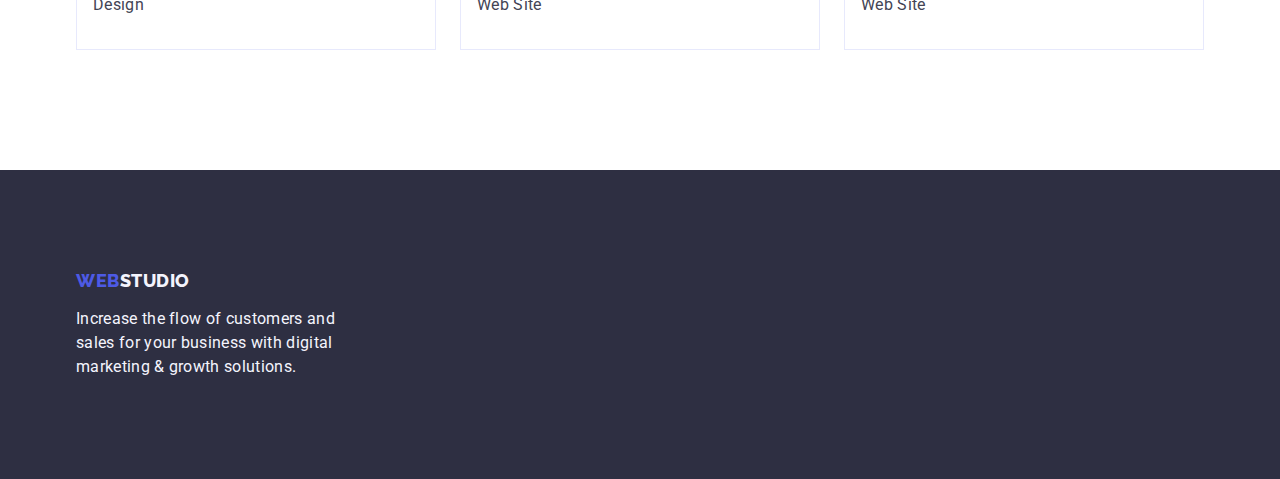
==== commit 6c658e29: "final" ====
--- a/portfolio.html
+++ b/portfolio.html
@@ -165,9 +165,8 @@
     
         <!-- Footer-->
 <footer class="footer">
-        <div class="footer-text-container container">>
-           <a class="footer-logo link" href="./index.html">Web
-            <span class="footer-span">Studio</span></a>
+        <div class="footer-text-container container">
+           <a class="footer-logo link" href="./index.html">Web<span class="footer-span">Studio</span></a>
         
            <p class="footer-text">Increase the flow of customers and sales for your business with digital marketing & growth solutions.</p>
         </div>
--- a/css/styles.css
+++ b/css/styles.css
@@ -30,10 +30,9 @@
 
 .container{
 width: 1158px;
-
     margin-left: auto;
     margin-right: auto;
-  
+  padding: 0 15px;
 }
 .link {
     text-decoration: none;
@@ -155,10 +154,8 @@
 
 }
 
-.header-list {
-padding-top: 24px;
-padding-bottom: 24px;
-}
+.header-list {}
+
 
 .header-list-link {
     color: var(--NAVY-BLUE);
@@ -167,7 +164,7 @@
     line-height: 1.5;
     letter-spacing: 0.02em;
     text-decoration: none;
-    display: flex;
+    display: block;
 padding-top: 24px;
 padding-bottom: 24px;
 }
@@ -238,7 +235,7 @@
     font-weight: 700;
     max-width: 496px;
 margin: 0 auto;
-padding-bottom: 48px;
+margin-bottom: 48px;
 }
 
 .hero-button {
@@ -265,9 +262,6 @@
 }
 
 .hero-main-container{
-display: block;
-padding-top: 188px;
-margin: 0 auto;
 
 }
 
@@ -294,11 +288,7 @@
 width: calc((100% - 72px) / 4);
 }
 .benefits-container{
-   
-    padding-top: 120px;
-    padding-bottom: 120px;
-    font-weight: 264;
- 
+
 }
 .benefits-title {
     font-weight: 500;
@@ -326,8 +316,6 @@
 }
 
 .intent-container{
-display: flex;
-    flex-direction: column;
 }
 .intent-title {
     font-size: 36px;
@@ -350,11 +338,9 @@
 
 /*< !-- Section 4-->*/
 .team {
-    padding: 120px 0;
+
 background-color: #F4F4FD;
 padding: 120px 0;
-display: flex;
-gap: 24px;
 }
 
 .team-container {
@@ -377,9 +363,6 @@
 
 .team-list {
     background-color: #FFF;
-  
-    gap: 24px;
-    list-style: none;
     width: calc((100% - 72px) / 4);
     border-radius: 0px 0px 4px 4px;
 }
@@ -413,19 +396,16 @@
 padding: 100px 0;
 }
 .footer-text-container{
-display: flex;
-flex-direction: column;
 }
 .footer-logo {
     display: inline-block;
-        width: 115px;
-        margin-bottom: 16px;
-        font-family: "Raleway", sans-serif;
-        font-size: 18px;
-        font-weight: 800;
-        line-height: 1.17;
-        letter-spacing: 0.03em;
-        text-transform: uppercase;
+    margin-bottom: 16px;
+    font-family: "Raleway", sans-serif;
+    font-size: 18px;
+    font-weight: 800;
+    line-height: 1.17;
+    letter-spacing: 0.03em;
+    text-transform: uppercase;
         
     color: var(--IRIS);
     text-decoration: none;
@@ -501,7 +481,7 @@
 padding: 32px 16px;
 border: 1px solid #e7e9fc;
 border-top: none;
-margin-bottom: 8px;
+
 
 }
 
